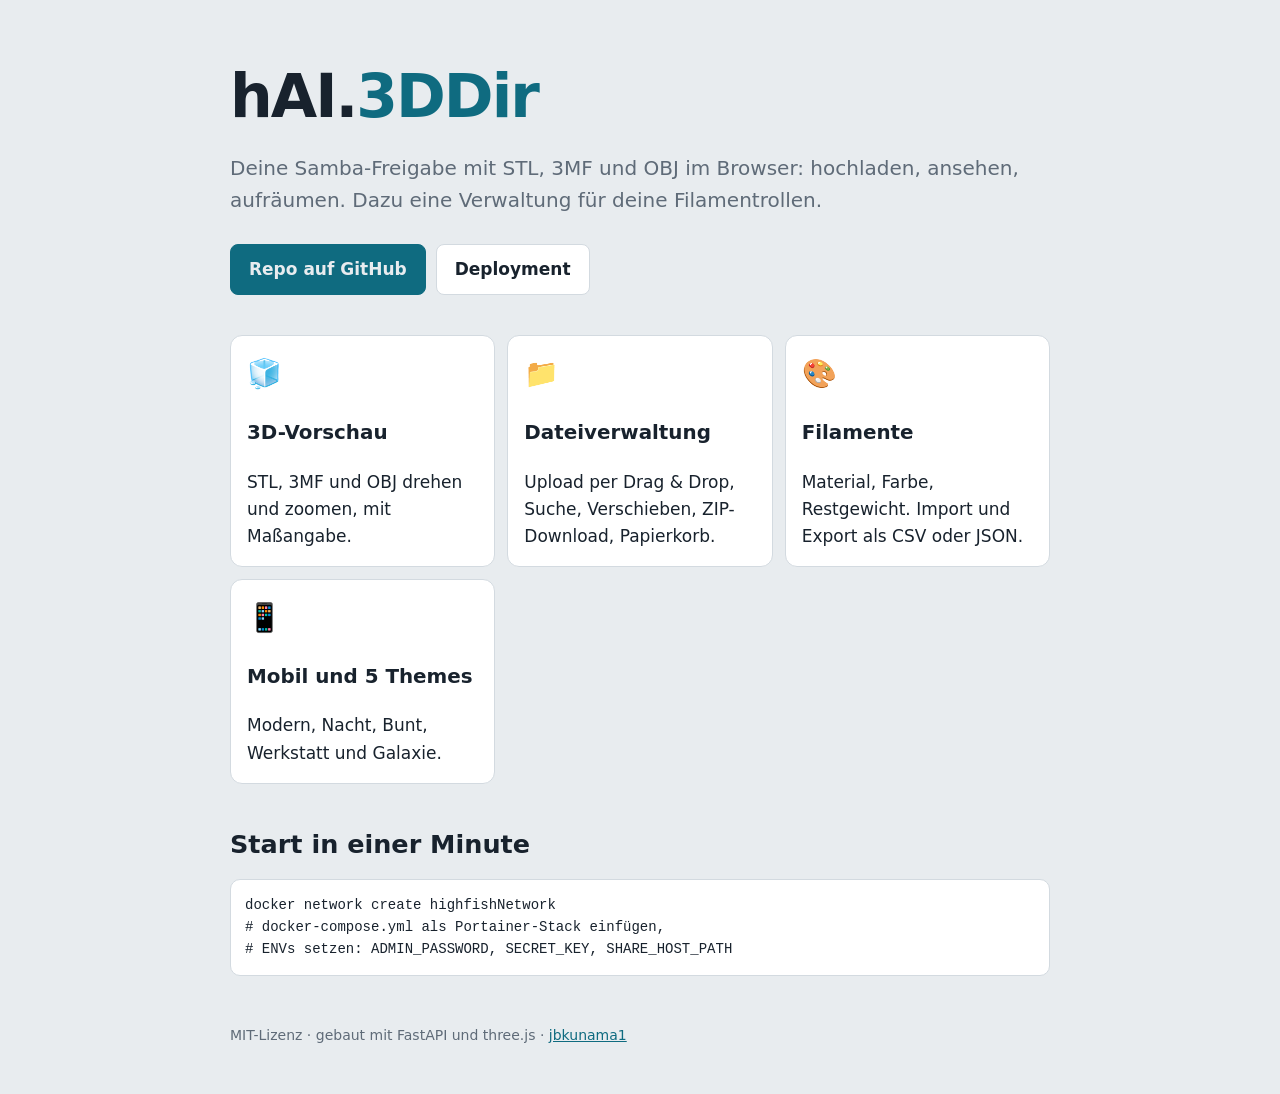
==== docs/index.html @ 3db9b68d "Add files via upload" ====
<!doctype html><html lang="de"><head><meta charset="utf-8"><meta name="viewport" content="width=device-width,initial-scale=1"><title>hAI.3DDir – 3D-Dateien im Browser</title>
<meta name="description" content="Self-hosted Weboberfläche für deine Samba-Freigabe mit 3D-Vorschau und Filamentverwaltung.">
<style>
:root{--bg:#e8ecef;--p:#fff;--l:#d3dae0;--tx:#18222d;--m:#5f6b78;--ac:#0f6b80}
@media(prefers-color-scheme:dark){:root{--bg:#0f1419;--p:#171e26;--l:#2a3441;--tx:#e6edf3;--m:#8d9aab;--ac:#3fb7d4}}
*{box-sizing:border-box}body{margin:0;background:var(--bg);color:var(--tx);font:17px/1.6 "Segoe UI",system-ui,sans-serif}
main{max-width:860px;margin:0 auto;padding:48px 20px}h1{font-size:clamp(34px,8vw,60px);letter-spacing:-2px;margin:0 0 8px}h1 b{color:var(--ac)}
.lead{color:var(--m);font-size:20px;margin:0 0 28px}.cta{display:flex;gap:10px;flex-wrap:wrap;margin-bottom:40px}
.cta a{padding:11px 18px;border-radius:8px;border:1px solid var(--l);background:var(--p);color:var(--tx);text-decoration:none;font-weight:600}.cta a:first-child{background:var(--ac);color:var(--bg);border-color:var(--ac)}
.g{display:grid;grid-template-columns:repeat(auto-fit,minmax(230px,1fr));gap:12px}.g div{background:var(--p);border:1px solid var(--l);border-radius:12px;padding:16px}.g span{font-size:28px}
h2{margin:40px 0 12px}pre{background:var(--p);border:1px solid var(--l);border-radius:10px;padding:14px;overflow:auto;font-size:14px}footer{color:var(--m);font-size:14px;margin-top:48px}
</style></head><body><main>
<h1>hAI.<b>3DDir</b></h1><p class="lead">Deine Samba-Freigabe mit STL, 3MF und OBJ im Browser: hochladen, ansehen, aufräumen. Dazu eine Verwaltung für deine Filamentrollen.</p>
<div class="cta"><a href="https://github.com/jbkunama1/hAI.3DDir">Repo auf GitHub</a><a href="https://github.com/jbkunama1/hAI.3DDir#-deployment-mit-portainer">Deployment</a></div>
<div class="g"><div><span>🧊</span><h3>3D-Vorschau</h3>STL, 3MF und OBJ drehen und zoomen, mit Maßangabe.</div><div><span>📁</span><h3>Dateiverwaltung</h3>Upload per Drag &amp; Drop, Suche, Verschieben, ZIP-Download, Papierkorb.</div><div><span>🎨</span><h3>Filamente</h3>Material, Farbe, Restgewicht. Import und Export als CSV oder JSON.</div><div><span>📱</span><h3>Mobil und 5 Themes</h3>Modern, Nacht, Bunt, Werkstatt und Galaxie.</div></div>
<h2>Start in einer Minute</h2><pre>docker network create highfishNetwork
# docker-compose.yml als Portainer-Stack einfügen,
# ENVs setzen: ADMIN_PASSWORD, SECRET_KEY, SHARE_HOST_PATH</pre>
<footer>MIT-Lizenz · gebaut mit FastAPI und three.js · <a href="https://github.com/jbkunama1" style="color:var(--ac)">jbkunama1</a></footer>
</main></body></html>
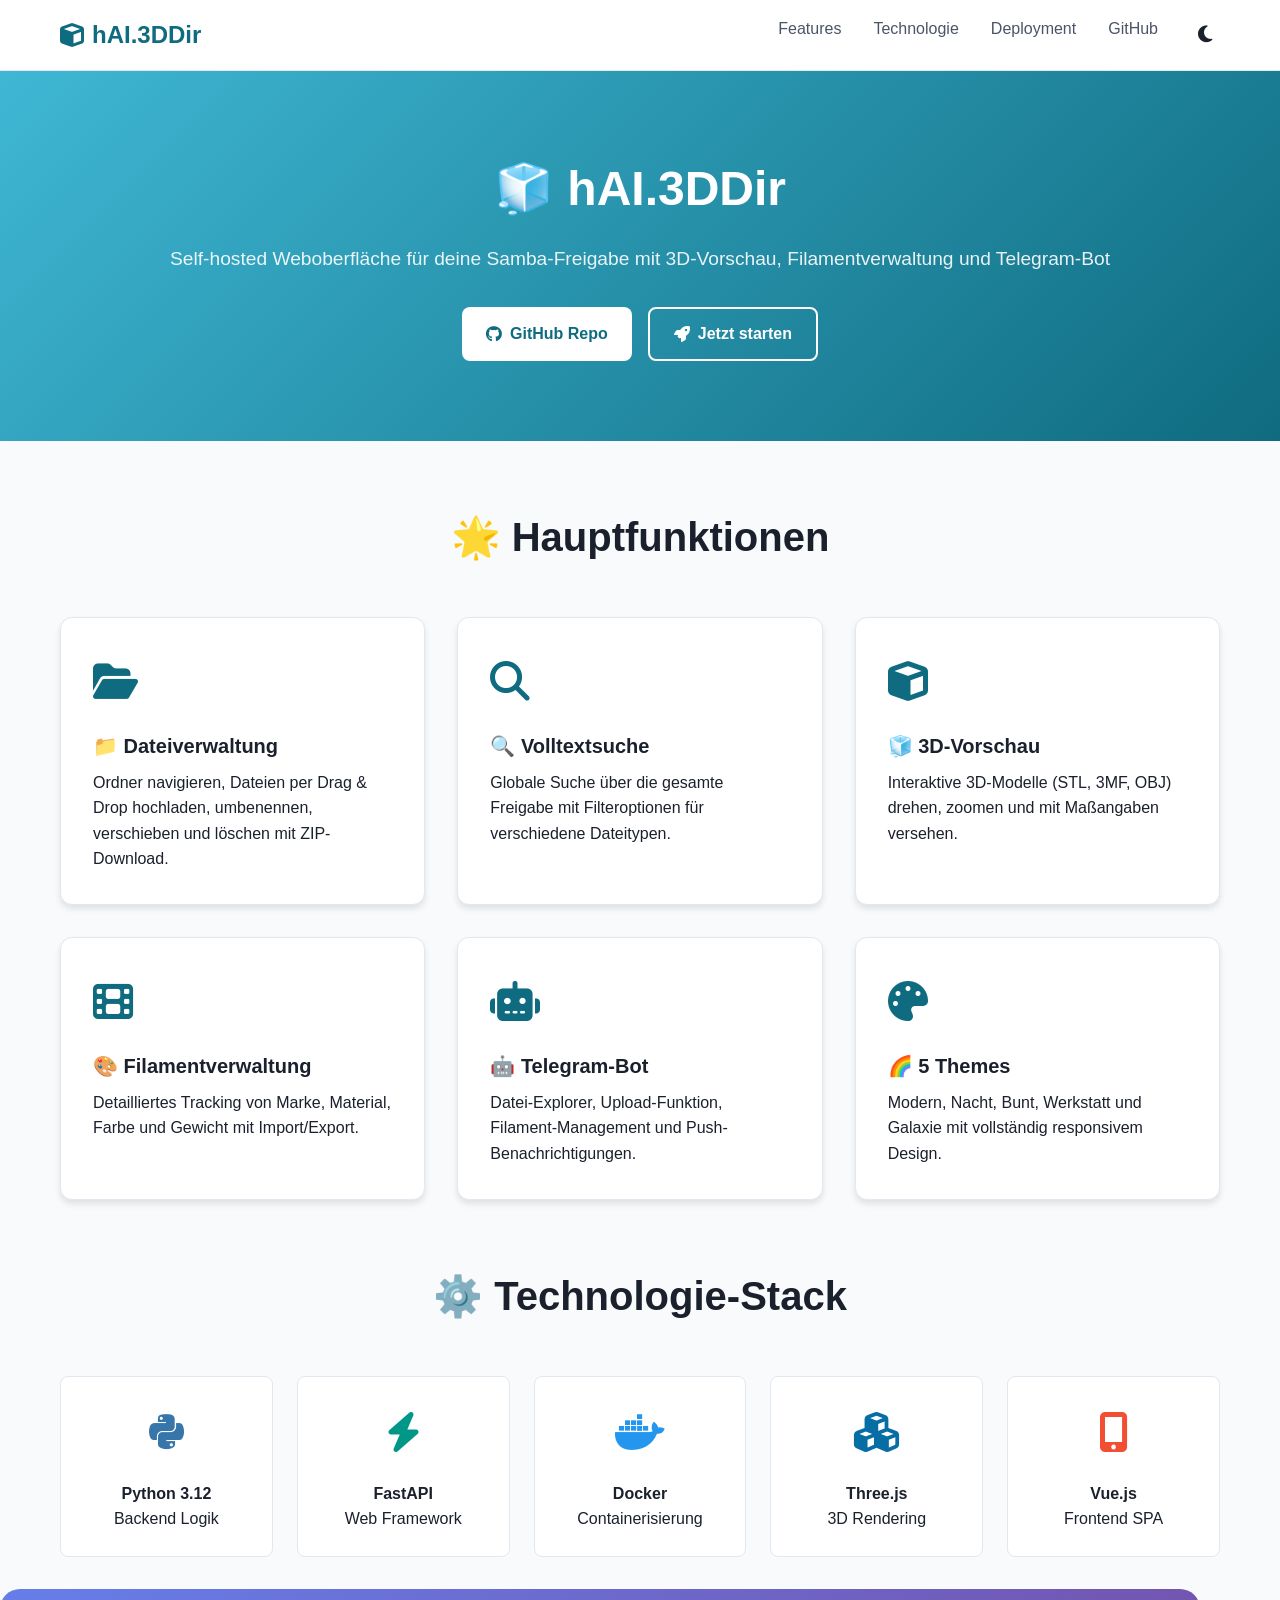
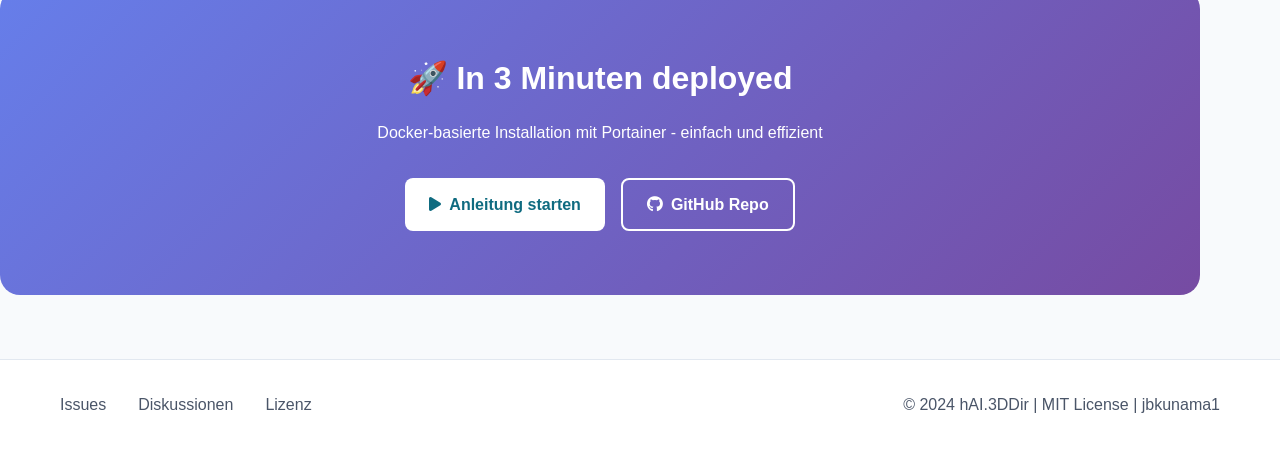
==== commit 7a6d60f3: "📚 Enhanced documentation - README.md: Comprehensive documentation overhaul with detailed features, a" ====
--- a/docs/index.html
+++ b/docs/index.html
@@ -1,20 +1,516 @@
-<!doctype html><html lang="de"><head><meta charset="utf-8"><meta name="viewport" content="width=device-width,initial-scale=1"><title>hAI.3DDir – 3D-Dateien im Browser</title>
-<meta name="description" content="Self-hosted Weboberfläche für deine Samba-Freigabe mit 3D-Vorschau und Filamentverwaltung.">
-<style>
-:root{--bg:#e8ecef;--p:#fff;--l:#d3dae0;--tx:#18222d;--m:#5f6b78;--ac:#0f6b80}
-@media(prefers-color-scheme:dark){:root{--bg:#0f1419;--p:#171e26;--l:#2a3441;--tx:#e6edf3;--m:#8d9aab;--ac:#3fb7d4}}
-*{box-sizing:border-box}body{margin:0;background:var(--bg);color:var(--tx);font:17px/1.6 "Segoe UI",system-ui,sans-serif}
-main{max-width:860px;margin:0 auto;padding:48px 20px}h1{font-size:clamp(34px,8vw,60px);letter-spacing:-2px;margin:0 0 8px}h1 b{color:var(--ac)}
-.lead{color:var(--m);font-size:20px;margin:0 0 28px}.cta{display:flex;gap:10px;flex-wrap:wrap;margin-bottom:40px}
-.cta a{padding:11px 18px;border-radius:8px;border:1px solid var(--l);background:var(--p);color:var(--tx);text-decoration:none;font-weight:600}.cta a:first-child{background:var(--ac);color:var(--bg);border-color:var(--ac)}
-.g{display:grid;grid-template-columns:repeat(auto-fit,minmax(230px,1fr));gap:12px}.g div{background:var(--p);border:1px solid var(--l);border-radius:12px;padding:16px}.g span{font-size:28px}
-h2{margin:40px 0 12px}pre{background:var(--p);border:1px solid var(--l);border-radius:10px;padding:14px;overflow:auto;font-size:14px}footer{color:var(--m);font-size:14px;margin-top:48px}
-</style></head><body><main>
-<h1>hAI.<b>3DDir</b></h1><p class="lead">Deine Samba-Freigabe mit STL, 3MF und OBJ im Browser: hochladen, ansehen, aufräumen. Dazu eine Verwaltung für deine Filamentrollen.</p>
-<div class="cta"><a href="https://github.com/jbkunama1/hAI.3DDir">Repo auf GitHub</a><a href="https://github.com/jbkunama1/hAI.3DDir#-deployment-mit-portainer">Deployment</a></div>
-<div class="g"><div><span>🧊</span><h3>3D-Vorschau</h3>STL, 3MF und OBJ drehen und zoomen, mit Maßangabe.</div><div><span>📁</span><h3>Dateiverwaltung</h3>Upload per Drag &amp; Drop, Suche, Verschieben, ZIP-Download, Papierkorb.</div><div><span>🎨</span><h3>Filamente</h3>Material, Farbe, Restgewicht. Import und Export als CSV oder JSON.</div><div><span>📱</span><h3>Mobil und 5 Themes</h3>Modern, Nacht, Bunt, Werkstatt und Galaxie.</div></div>
-<h2>Start in einer Minute</h2><pre>docker network create highfishNetwork
-# docker-compose.yml als Portainer-Stack einfügen,
-# ENVs setzen: ADMIN_PASSWORD, SECRET_KEY, SHARE_HOST_PATH</pre>
-<footer>MIT-Lizenz · gebaut mit FastAPI und three.js · <a href="https://github.com/jbkunama1" style="color:var(--ac)">jbkunama1</a></footer>
-</main></body></html>
+<!DOCTYPE html>
+<html lang="de">
+<head>
+    <meta charset="utf-8">
+    <meta name="viewport" content="width=device-width, initial-scale=1">
+    <title>hAI.3DDir – Self-hosted 3D-Datei-Manager</title>
+    <meta name="description" content="Self-hosted Weboberfläche für deine Samba-Freigabe mit 3D-Vorschau, Filamentverwaltung und Telegram-Bot. Gebaut mit FastAPI und Docker für lokale Netzwerke.">
+    <meta name="keywords" content="3D-Druck, File-Sharing, Samba, FastAPI, Docker, Selfhosted, NAS, Filament-Management, Telegram Bot">
+    <meta name="author" content="jbkunama1">
+    <meta name="theme-color" content="#0f6b80">
+    <link rel="canonical" href="https://jbkunama1.github.io/hAI.3DDir/">
+    <link rel="stylesheet" href="https://cdnjs.cloudflare.com/ajax/libs/font-awesome/6.4.0/css/all.min.css">
+    <style>
+        :root {
+            --primary: #0f6b80;
+            --primary-light: #3fb7d4;
+            --secondary: #ff6b6b;
+            --accent: #4ecdc4;
+            --bg: #f8fafc;
+            --surface: #ffffff;
+            --text: #1a202c;
+            --text-secondary: #4a5568;
+            --border: #e2e8f0;
+            --shadow: rgba(0, 0, 0, 0.1);
+            --gradient: linear-gradient(135deg, #667eea 0%, #764ba2 100%);
+        }
+
+        [data-theme="dark"] {
+            --bg: #0f1419;
+            --surface: #171e26;
+            --text: #e6edf3;
+            --text-secondary: #8d9aab;
+            --border: #2a3441;
+            --shadow: rgba(0, 0, 0, 0.3);
+        }
+
+        * {
+            margin: 0;
+            padding: 0;
+            box-sizing: border-box;
+        }
+
+        body {
+            font-family: -apple-system, BlinkMacSystemFont, 'Segoe UI', Roboto, sans-serif;
+            background: var(--bg);
+            color: var(--text);
+            line-height: 1.6;
+        }
+
+        .container {
+            max-width: 1200px;
+            margin: 0 auto;
+            padding: 0 20px;
+        }
+
+        /* Header */
+        header {
+            background: var(--surface);
+            border-bottom: 1px solid var(--border);
+            padding: 1rem 0;
+            position: sticky;
+            top: 0;
+            z-index: 100;
+        }
+
+        nav {
+            display: flex;
+            justify-content: space-between;
+            align-items: center;
+        }
+
+        .logo {
+            display: flex;
+            align-items: center;
+            gap: 0.5rem;
+            font-size: 1.5rem;
+            font-weight: bold;
+            color: var(--primary);
+        }
+
+        .nav-links {
+            display: flex;
+            gap: 2rem;
+        }
+
+        .nav-links a {
+            color: var(--text-secondary);
+            text-decoration: none;
+            transition: color 0.3s ease;
+        }
+
+        .nav-links a:hover {
+            color: var(--primary);
+        }
+
+        .theme-toggle {
+            background: none;
+            border: none;
+            color: var(--text);
+            font-size: 1.2rem;
+            cursor: pointer;
+            padding: 0.5rem;
+        }
+
+        /* Hero */
+        .hero {
+            text-align: center;
+            padding: 5rem 0;
+            background: linear-gradient(135deg, var(--primary-light), var(--primary));
+            color: white;
+        }
+
+        .hero h1 {
+            font-size: 3rem;
+            margin-bottom: 1rem;
+        }
+
+        .hero .subtitle {
+            font-size: 1.2rem;
+            margin-bottom: 2rem;
+            opacity: 0.9;
+        }
+
+        .hero-buttons {
+            display: flex;
+            gap: 1rem;
+            justify-content: center;
+        }
+
+        .btn {
+            padding: 0.75rem 1.5rem;
+            border-radius: 8px;
+            text-decoration: none;
+            font-weight: 600;
+            transition: all 0.3s ease;
+            display: inline-flex;
+            align-items: center;
+            gap: 0.5rem;
+        }
+
+        .btn-primary {
+            background: white;
+            color: var(--primary);
+        }
+
+        .btn-secondary {
+            background: transparent;
+            color: white;
+            border: 2px solid white;
+        }
+
+        /* Features */
+        .features {
+            padding: 4rem 0;
+        }
+
+        .section-title {
+            text-align: center;
+            font-size: 2.5rem;
+            margin-bottom: 3rem;
+        }
+
+        .feature-grid {
+            display: grid;
+            grid-template-columns: repeat(auto-fit, minmax(300px, 1fr));
+            gap: 2rem;
+        }
+
+        .feature-card {
+            background: var(--surface);
+            border-radius: 12px;
+            padding: 2rem;
+            box-shadow: 0 4px 6px var(--shadow);
+            border: 1px solid var(--border);
+        }
+
+        .feature-icon {
+            font-size: 2.5rem;
+            color: var(--primary);
+            margin-bottom: 1rem;
+        }
+
+        .feature-card h3 {
+            font-size: 1.25rem;
+            margin-bottom: 0.5rem;
+        }
+
+        /* Architecture */
+        .architecture {
+            padding: 4rem 0;
+            background: var(--surface);
+            border-radius: 20px;
+            margin: 2rem 0;
+        }
+
+        .arch-diagram {
+            display: flex;
+            justify-content: center;
+            align-items: center;
+            flex-wrap: wrap;
+            gap: 1rem;
+        }
+
+        .arch-component {
+            background: var(--bg);
+            border: 2px solid var(--border);
+            border-radius: 8px;
+            padding: 1rem;
+            text-align: center;
+            min-width: 120px;
+        }
+
+        .arch-component i {
+            font-size: 2rem;
+            color: var(--primary);
+            margin-bottom: 0.5rem;
+        }
+
+        .tech-grid {
+            display: grid;
+            grid-template-columns: repeat(auto-fit, minmax(200px, 1fr));
+            gap: 1.5rem;
+            margin-top: 2rem;
+        }
+
+        .tech-item {
+            text-align: center;
+            padding: 1.5rem;
+            background: var(--surface);
+            border-radius: 8px;
+            border: 1px solid var(--border);
+        }
+
+        .tech-icon {
+            font-size: 2.5rem;
+            margin-bottom: 1rem;
+        }
+
+        .tech-item:nth-child(1) .tech-icon { color: #3776ab; }
+        .tech-item:nth-child(2) .tech-icon { color: #009688; }
+        .tech-item:nth-child(3) .tech-icon { color: #2496ed; }
+        .tech-item:nth-child(4) .tech-icon { color: #066da5; }
+        .tech-item:nth-child(5) .tech-icon { color: #f14e32; }
+
+        /* CTA */
+        .cta {
+            padding: 4rem 0;
+            background: var(--gradient);
+            color: white;
+            text-align: center;
+            border-radius: 20px;
+            margin: 2rem 0;
+        }
+
+        .cta h2 {
+            font-size: 2rem;
+            margin-bottom: 1rem;
+        }
+
+        .cta-buttons {
+            display: flex;
+            gap: 1rem;
+            justify-content: center;
+            margin-top: 2rem;
+        }
+
+        /* Footer */
+        footer {
+            background: var(--surface);
+            border-top: 1px solid var(--border);
+            padding: 2rem 0;
+            margin-top: 4rem;
+        }
+
+        .footer-content {
+            display: flex;
+            justify-content: space-between;
+            align-items: center;
+            flex-wrap: wrap;
+            gap: 2rem;
+        }
+
+        .footer-links {
+            display: flex;
+            gap: 2rem;
+        }
+
+        .footer-links a {
+            color: var(--text-secondary);
+            text-decoration: none;
+            transition: color 0.3s ease;
+        }
+
+        .footer-links a:hover {
+            color: var(--primary);
+        }
+
+        /* Responsive */
+        @media (max-width: 768px) {
+            .nav-links {
+                display: none;
+            }
+
+            .hero h1 {
+                font-size: 2rem;
+            }
+
+            .feature-grid {
+                grid-template-columns: 1fr;
+            }
+
+            .footer-content {
+                flex-direction: column;
+                text-align: center;
+            }
+        }
+    </style>
+</head>
+<body>
+    <header>
+        <nav class="container">
+            <div class="logo">
+                <i class="fas fa-cube"></i>
+                <span>hAI.3DDir</span>
+            </div>
+            <div class="nav-links">
+                <a href="#features">Features</a>
+                <a href="#tech">Technologie</a>
+                <a href="#deployment">Deployment</a>
+                <a href="https://github.com/jbkunama1/hAI.3DDir" target="_blank">GitHub</a>
+                <button class="theme-toggle">
+                    <i class="fas fa-moon"></i>
+                </button>
+            </div>
+        </nav>
+    </header>
+
+    <section class="hero">
+        <div class="container">
+            <h1>🧊 hAI.3DDir</h1>
+            <p class="subtitle">Self-hosted Weboberfläche für deine Samba-Freigabe mit 3D-Vorschau, Filamentverwaltung und Telegram-Bot</p>
+            <div class="hero-buttons">
+                <a href="https://github.com/jbkunama1/hAI.3DDir" class="btn btn-primary" target="_blank">
+                    <i class="fab fa-github"></i>
+                    GitHub Repo
+                </a>
+                <a href="#deployment" class="btn btn-secondary">
+                    <i class="fas fa-rocket"></i>
+                    Jetzt starten
+                </a>
+            </div>
+        </div>
+    </section>
+
+    <section id="features" class="features">
+        <div class="container">
+            <h2 class="section-title">🌟 Hauptfunktionen</h2>
+            <div class="feature-grid">
+                <div class="feature-card">
+                    <div class="feature-icon">
+                        <i class="fas fa-folder-open"></i>
+                    </div>
+                    <h3>📁 Dateiverwaltung</h3>
+                    <p>Ordner navigieren, Dateien per Drag & Drop hochladen, umbenennen, verschieben und löschen mit ZIP-Download.</p>
+                </div>
+                <div class="feature-card">
+                    <div class="feature-icon">
+                        <i class="fas fa-search"></i>
+                    </div>
+                    <h3>🔍 Volltextsuche</h3>
+                    <p>Globale Suche über die gesamte Freigabe mit Filteroptionen für verschiedene Dateitypen.</p>
+                </div>
+                <div class="feature-card">
+                    <div class="feature-icon">
+                        <i class="fas fa-cube"></i>
+                    </div>
+                    <h3>🧊 3D-Vorschau</h3>
+                    <p>Interaktive 3D-Modelle (STL, 3MF, OBJ) drehen, zoomen und mit Maßangaben versehen.</p>
+                </div>
+                <div class="feature-card">
+                    <div class="feature-icon">
+                        <i class="fas fa-film"></i>
+                    </div>
+                    <h3>🎨 Filamentverwaltung</h3>
+                    <p>Detailliertes Tracking von Marke, Material, Farbe und Gewicht mit Import/Export.</p>
+                </div>
+                <div class="feature-card">
+                    <div class="feature-icon">
+                        <i class="fas fa-robot"></i>
+                    </div>
+                    <h3>🤖 Telegram-Bot</h3>
+                    <p>Datei-Explorer, Upload-Funktion, Filament-Management und Push-Benachrichtigungen.</p>
+                </div>
+                <div class="feature-card">
+                    <div class="feature-icon">
+                        <i class="fas fa-palette"></i>
+                    </div>
+                    <h3>🌈 5 Themes</h3>
+                    <p>Modern, Nacht, Bunt, Werkstatt und Galaxie mit vollständig responsivem Design.</p>
+                </div>
+            </div>
+        </div>
+    </section>
+
+    <section id="tech" class="tech">
+        <div class="container">
+            <h2 class="section-title">⚙️ Technologie-Stack</h2>
+            <div class="tech-grid">
+                <div class="tech-item">
+                    <div class="tech-icon">
+                        <i class="fab fa-python"></i>
+                    </div>
+                    <h4>Python 3.12</h4>
+                    <p>Backend Logik</p>
+                </div>
+                <div class="tech-item">
+                    <div class="tech-icon">
+                        <i class="fas fa-bolt"></i>
+                    </div>
+                    <h4>FastAPI</h4>
+                    <p>Web Framework</p>
+                </div>
+                <div class="tech-item">
+                    <div class="tech-icon">
+                        <i class="fab fa-docker"></i>
+                    </div>
+                    <h4>Docker</h4>
+                    <p>Containerisierung</p>
+                </div>
+                <div class="tech-item">
+                    <div class="tech-icon">
+                        <i class="fas fa-cubes"></i>
+                    </div>
+                    <h4>Three.js</h4>
+                    <p>3D Rendering</p>
+                </div>
+                <div class="tech-item">
+                    <div class="tech-icon">
+                        <i class="fas fa-mobile-alt"></i>
+                    </div>
+                    <h4>Vue.js</h4>
+                    <p>Frontend SPA</p>
+                </div>
+            </div>
+        </div>
+    </section>
+
+    <section id="deployment" class="cta container">
+        <h2>🚀 In 3 Minuten deployed</h2>
+        <p>Docker-basierte Installation mit Portainer - einfach und effizient</p>
+        <div class="cta-buttons">
+            <a href="https://github.com/jbkunama1/hAI.3DDir#-deployment-mit-portainer" class="btn btn-primary">
+                <i class="fas fa-play"></i>
+                Anleitung starten
+            </a>
+            <a href="https://github.com/jbkunama1/hAI.3DDir" class="btn btn-secondary" target="_blank">
+                <i class="fab fa-github"></i>
+                GitHub Repo
+            </a>
+        </div>
+    </section>
+
+    <footer>
+        <div class="container">
+            <div class="footer-content">
+                <div class="footer-links">
+                    <a href="https://github.com/jbkunama1/hAI.3DDir/issues">Issues</a>
+                    <a href="https://github.com/jbkunama1/hAI.3DDir/discussions">Diskussionen</a>
+                    <a href="https://github.com/jbkunama1/hAI.3DDir/blob/main/LICENSE">Lizenz</a>
+                </div>
+                <div style="color: var(--text-secondary);">
+                    © 2024 hAI.3DDir | MIT License | jbkunama1
+                </div>
+            </div>
+        </div>
+    </footer>
+
+    <script>
+        // Theme Toggle
+        const themeToggle = document.querySelector('.theme-toggle');
+        const body = document.body;
+        const icon = themeToggle.querySelector('i');
+
+        const savedTheme = localStorage.getItem('theme') || 'light';
+        body.setAttribute('data-theme', savedTheme);
+        updateThemeIcon(savedTheme);
+
+        themeToggle.addEventListener('click', () => {
+            const currentTheme = body.getAttribute('data-theme');
+            const newTheme = currentTheme === 'light' ? 'dark' : 'light';
+            
+            body.setAttribute('data-theme', newTheme);
+            localStorage.setItem('theme', newTheme);
+            updateThemeIcon(newTheme);
+        });
+
+        function updateThemeIcon(theme) {
+            icon.className = theme === 'light' ? 'fas fa-moon' : 'fas fa-sun';
+        }
+
+        // Smooth scrolling
+        document.querySelectorAll('a[href^="#"]').forEach(anchor => {
+            anchor.addEventListener('click', function (e) {
+                e.preventDefault();
+                const target = document.querySelector(this.getAttribute('href'));
+                if (target) {
+                    target.scrollIntoView({
+                        behavior: 'smooth',
+                        block: 'start'
+                    });
+                }
+            });
+        });
+    </script>
+</body>
+</html>
